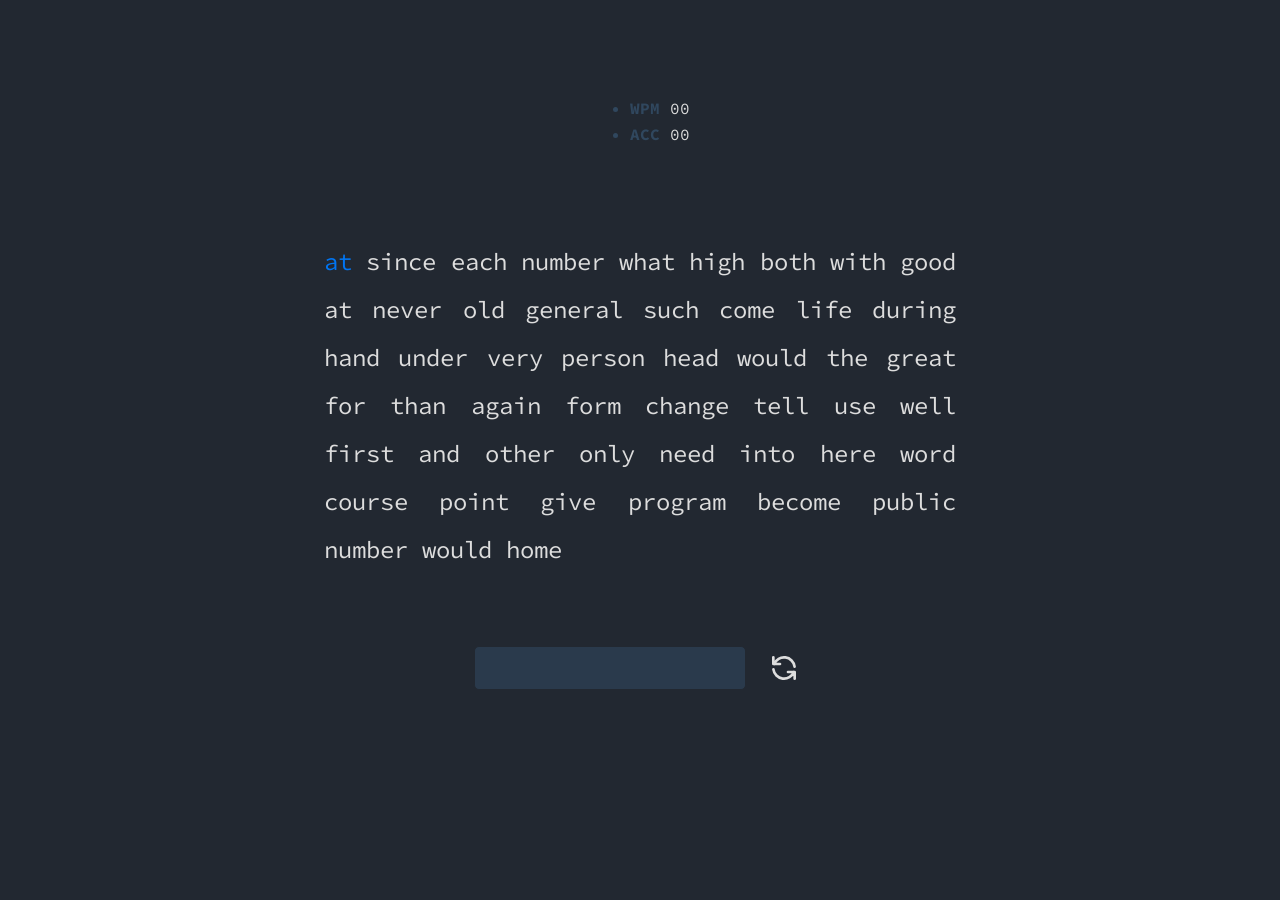
==== index.html @ 311bc34c "initial commit" ====
<!DOCTYPE html>
<html lang="en">
	<head>
		<meta charset="UTF-8" />
		<meta name="viewport" content="width=device-width, initial-scale=1.0" />
		<link rel="stylesheet" href="style.css" />
		<link
			rel="icon"
			type="image/png"
			sizes="32x32"
			href="img/favicon-32x32.png"
		/>
		<link
			rel="stylesheet"
			href="https://cdnjs.cloudflare.com/ajax/libs/animate.css/4.1.1/animate.min.css"
		/>
		<script src="script.js" defer></script>
		<title>Typerist</title>
	</head>
	<body class="">
		<div class="wrapper">
			<!-- CONTENT WRAPPER -->
			<div class="stats-wrapper">
				<div class="wpm-acc text-correct animate__animated">
					<ul>
						<li class="wpm  ">
							WPM <span class="wpm-text text-main ">00</span>
						</li>
						<li class="acc">
							ACC <span class="acc-text text-main">00</span>
						</li>
					</ul>
				</div>
			</div>
			<div class="quote-wrapper">
				<p class="quote" id="quote"></p>
			</div>
			<div class="input-wrapper">
				<!-- <input class="word-input" id="word-input" autocomplete="off" /> -->
				<span class="input-group">
					<input
						class="word-input"
						id="word-input"
						autocomplete="off"
						placeholder=""
					/>
					<!-- <span class="highlight"></span>
					<span class="bar"></span> -->
				</span>
				<button class="restart-button" id="restart">
					<span class="restart-button-content">
						<svg
							class="restart-icon"
							fill="none"
							stroke="currentColor"
							viewBox="0 0 24 24"
							xmlns="http://www.w3.org/2000/svg"
						>
							<path
								stroke-linecap="round"
								stroke-linejoin="round"
								stroke-width="2"
								d="M4 4v5h.582m15.356 2A8.001 8.001 0 004.582 9m0 0H9m11 11v-5h-.581m0 0a8.003 8.003 0 01-15.357-2m15.357 2H15"
							></path>
						</svg>
						<!-- <span>Refresh</span> -->
					</span>
				</button>
			</div>
		</div>
	</body>
</html>
---- style.css ----
@import url('https://fonts.googleapis.com/css2?family=Source+Code+Pro:wght@400;500;600;700&display=swap');

@import url("https://meyerweb.com/eric/tools/css/reset/reset.css");

/* define color theme */
:root {
	--theme-bg-color: #222831;
	--theme-text-color: #dddddd;
	--theme-text-correct: #30475e;
	--theme-text-wrong: #f05454;
	--theme-text-next: #0075f2;
}

body {
	background-color: var(--theme-bg-color);
	color: var(--theme-text-color);
	font-family: "Source Code Pro";
	font-size: 16px;
}

.text-main {
    color: var(--theme-text-color); 
}

.text-correct {
	color: var(--theme-text-correct);
}

.text-wrong {
	color: var(--theme-text-wrong);
}

.text-next {
	color: var(--theme-text-next);
}

.wrapper {
	margin: 0 auto;
	width: 50%;
	height: 75vh;
	display: flex;
	flex-direction: column;
	justify-content: center;
	align-items: center;
}

.wrapper div {
	margin-top: 3rem;
}

.input-wrapper {
	width: 100%;
	display: flex;
	justify-content: center;
}

.restart-button {
	display: inline-block;
	margin-left: 1rem;
	background: transparent;
	border: none;
    color: var(--theme-text-color);
    transition: all 500ms cubic-bezier(0.075, 0.82, 0.165, 1);
}

.restart-button:hover .restart-icon {
    /* color:  */
    color: #0075f2;
}

.restart-button:hover {
    transform: rotate(20deg);
}

.restart-button:active {
	outline: none;
    border: none;
    transform: rotate(360deg);
}

.restart-button:focus {
	outline: none;
    border: none;
}

.restart-button-content {
	display: flex;
	align-items: center;
}

.restart-icon {
	width: 2rem;
	height: 2rem;
    transition: all 250ms cubic-bezier(0.075, 0.82, 0.165, 1);
}

.quote {
	font-size: 1.5rem;
	line-height: 2;
	text-align: justify;
}

.quote span {
	transition: color 50ms ease-out;
}

.input-group {
	position: relative;
}

.word-input {
	outline: none;
	padding: 10px 15px;
	font-size: 1.2rem;
	background-color: var(--theme-text-correct);
	border: 0;
	color: var(--theme-text-color);
	transition: all 250ms ease-out;
	border: 1px var(--theme-bg-color) solid;
	border-radius: 0.3rem;
}

.word-input:focus {
	background-color: #30475e99;
	/* border: 1.5px var(--theme-text-color) solid; */
}

.error {
    background-color: #f0545499;
}

.error:focus {
    background-color: #f0545499;
}

.quote-wrapper {

}

/* BOTTOM BARS ================================= */
/* .bar {
	position: relative;
	display: block;
	width: 300px;
}
.bar:before,
.bar:after {
	content: "";
	height: 2px;
	width: 0;
	position: absolute;
	background: #eee;
	transition: 0.2s ease all;
	-moz-transition: 0.2s ease all;
	-webkit-transition: 0.2s ease all;
}
.bar:before {
	left: 53%;
}
.bar:after {
	right: 45.5%;
} */

/* active state
/* .word-input:focus ~ .bar:before,
.word-input:focus ~ .bar:after {
	width: 54%;
} */



/* active state */
/* .word-input:focus ~ .highlight {
	-webkit-animation: inputHighlighter 0.3s ease;
	-moz-animation: inputHighlighter 0.3s ease;
	animation: inputHighlighter 0.3s ease;
}

/* ANIMATIONS ================ */
/* @-webkit-keyframes inputHighlighter {
	from {
		background: #eee;
	}
	to {
		width: 0;
		background: transparent;
	}
}
@-moz-keyframes inputHighlighter {
	from {
		background: #eee;
	}
	to {
		width: 0;
		background: transparent;
	}
}
@keyframes inputHighlighter {
	from {
		background: #eee;
	}
	to {
		width: 0;
		background: transparent;
	}
} */

.wpm-acc ul li:last-child {
    line-height: 2;
}

.wpm-acc ul li {
    font-weight: bold;
}

.wpm-acc ul li span {
    font-weight: normal;
}
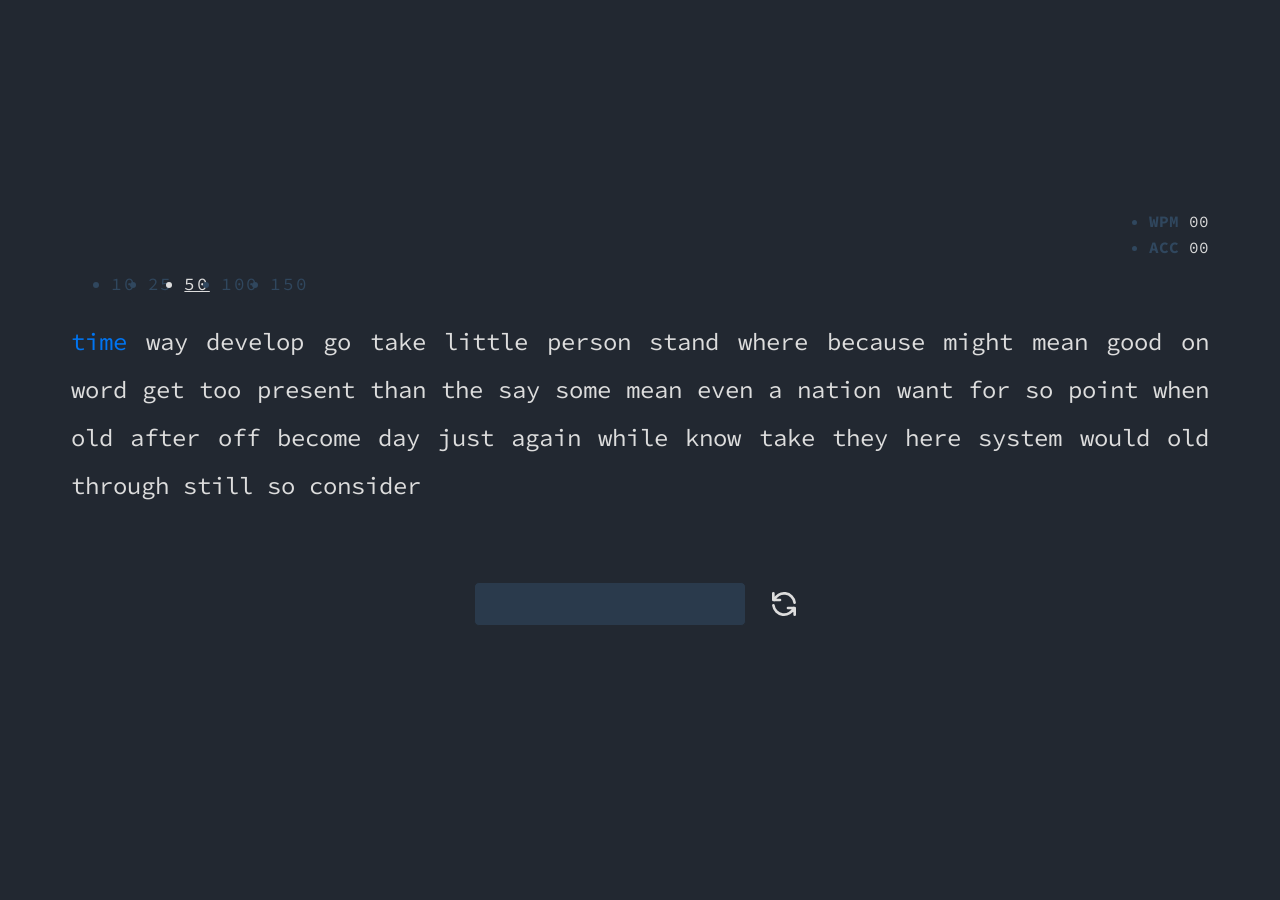
==== commit 08e76fcf: "move css and js files to respective folders" ====
--- a/index.html
+++ b/index.html
@@ -3,7 +3,7 @@
 	<head>
 		<meta charset="UTF-8" />
 		<meta name="viewport" content="width=device-width, initial-scale=1.0" />
-		<link rel="stylesheet" href="style.css" />
+		<link rel="stylesheet" href="css/style.css" class="" />
 		<link
 			rel="icon"
 			type="image/png"
@@ -14,24 +14,31 @@
 			rel="stylesheet"
 			href="https://cdnjs.cloudflare.com/ajax/libs/animate.css/4.1.1/animate.min.css"
 		/>
-		<script src="script.js" defer></script>
+		<script src="js/script.js" defer></script>
 		<title>Typerist</title>
 	</head>
 	<body class="">
 		<div class="wrapper">
 			<!-- CONTENT WRAPPER -->
+
 			<div class="stats-wrapper">
+				<div class="max-word-wrapper">
+					<ul class="max-word-list text-correct">
+                        
+                    </ul>
+				</div>
+
 				<div class="wpm-acc text-correct animate__animated">
 					<ul>
-						<li class="wpm  ">
-							WPM <span class="wpm-text text-main ">00</span>
+						<li class="wpm">
+							WPM <span class="wpm-text text-main">00</span>
 						</li>
 						<li class="acc">
 							ACC <span class="acc-text text-main">00</span>
 						</li>
 					</ul>
 				</div>
-			</div>
+            </div>
 			<div class="quote-wrapper">
 				<p class="quote" id="quote"></p>
 			</div>
--- a/css/style.css
+++ b/css/style.css
@@ -0,0 +1,305 @@
+@import url("https://fonts.googleapis.com/css2?family=Source+Code+Pro:wght@400;500;600;700&display=swap");
+
+@import url("https://meyerweb.com/eric/tools/css/reset/reset.css");
+
+/* define color theme */
+:root {
+	--theme-bg-color: #222831;
+	--theme-text-color: #dddddd;
+	--theme-text-correct: #30475e;
+	--theme-text-wrong: #f05454;
+	--theme-text-next: #0075f2;
+}
+
+body {
+	background-color: var(--theme-bg-color);
+	color: var(--theme-text-color);
+	font-family: "Source Code Pro";
+	font-size: 16px;
+}
+
+.text-main {
+	color: var(--theme-text-color);
+}
+
+.text-correct {
+	color: var(--theme-text-correct);
+}
+
+.text-wrong {
+	color: var(--theme-text-wrong);
+}
+
+.text-next {
+	color: var(--theme-text-next);
+}
+
+.wrapper {
+	margin: 0 auto;
+	display: flex;
+	flex-direction: column;
+	justify-content: center;
+	align-items: center;
+}
+
+.wrapper div {
+	margin-top: 3rem;
+}
+
+.input-wrapper {
+	width: 100%;
+	display: flex;
+	justify-content: center;
+}
+
+.restart-button {
+	display: inline-block;
+	margin-left: 1rem;
+	background: transparent;
+	border: none;
+	color: var(--theme-text-color);
+	transition: all 500ms cubic-bezier(0.075, 0.82, 0.165, 1);
+}
+
+.restart-button:hover .restart-icon {
+	/* color:  */
+	color: #0075f2;
+}
+
+.restart-button:hover {
+	transform: rotate(-20deg);
+}
+
+.restart-button:active {
+	outline: none;
+	border: none;
+	transform: rotate(360deg);
+}
+
+.restart-button:focus {
+	outline: none;
+	border: none;
+}
+
+.restart-button-content {
+	display: flex;
+	align-items: center;
+}
+
+.restart-icon {
+	width: 2rem;
+	height: 2rem;
+	transition: all 250ms cubic-bezier(0.075, 0.82, 0.165, 1);
+}
+
+.quote {
+	font-size: 1.5rem;
+	line-height: 2;
+	text-align: justify;
+}
+
+.quote span {
+	transition: color 50ms ease-out;
+}
+
+.input-group {
+	position: relative;
+}
+
+.word-input {
+	outline: none;
+	padding: 10px 15px;
+	font-size: 1.2rem;
+	background-color: var(--theme-text-correct);
+	border: 0;
+	color: var(--theme-text-color);
+	transition: all 250ms ease-out;
+	border: 1px var(--theme-bg-color) solid;
+	border-radius: 0.3rem;
+}
+
+.word-input:focus {
+	background-color: #30475e99;
+	/* border: 1.5px var(--theme-text-color) solid; */
+}
+
+.error {
+	background-color: #f0545499;
+}
+
+.error:focus {
+	background-color: #f0545499;
+}
+
+.quote-wrapper {
+}
+
+/* BOTTOM BARS ================================= */
+/* .bar {
+	position: relative;
+	display: block;
+	width: 300px;
+}
+.bar:before,
+.bar:after {
+	content: "";
+	height: 2px;
+	width: 0;
+	position: absolute;
+	background: #eee;
+	transition: 0.2s ease all;
+	-moz-transition: 0.2s ease all;
+	-webkit-transition: 0.2s ease all;
+}
+.bar:before {
+	left: 53%;
+}
+.bar:after {
+	right: 45.5%;
+} */
+
+/* active state
+/* .word-input:focus ~ .bar:before,
+.word-input:focus ~ .bar:after {
+	width: 54%;
+} */
+
+/* active state */
+/* .word-input:focus ~ .highlight {
+	-webkit-animation: inputHighlighter 0.3s ease;
+	-moz-animation: inputHighlighter 0.3s ease;
+	animation: inputHighlighter 0.3s ease;
+}
+
+/* ANIMATIONS ================ */
+/* @-webkit-keyframes inputHighlighter {
+	from {
+		background: #eee;
+	}
+	to {
+		width: 0;
+		background: transparent;
+	}
+}
+@-moz-keyframes inputHighlighter {
+	from {
+		background: #eee;
+	}
+	to {
+		width: 0;
+		background: transparent;
+	}
+}
+@keyframes inputHighlighter {
+	from {
+		background: #eee;
+	}
+	to {
+		width: 0;
+		background: transparent;
+	}
+} */
+
+.wpm-acc ul li:last-child {
+	line-height: 2;
+}
+
+.wpm-acc ul li {
+	font-weight: bold;
+}
+
+.wpm-acc ul li span {
+	font-weight: normal;
+}
+
+.stats-wrapper {
+    display: flex;
+    justify-content: space-between;
+    position: relative;
+    top: 5%;
+    width: 100%;
+}
+
+.quote-wrapper {
+    
+}
+
+.max-word-list {
+   display: flex;
+   align-items: flex-end;
+   height: 100%;
+}
+
+.max-word-list li {
+    font-size: 1.1rem;
+    letter-spacing: 1.7px;
+    transition: color 250ms cubic-bezier(0.165, 0.84, 0.44, 1);
+}
+
+.max-word-list li:hover {
+    color: var(--theme-text-color);
+    text-decoration: underline;
+}
+
+.max-word-list .current-max {
+    color: var(--theme-text-color);
+    text-decoration: underline;
+}
+
+.max-word-list li:not(:first-child) {
+    margin-left: 0.7rem;
+}
+
+
+/* Breakpoints */
+
+@media (min-width: 320px) {
+	/* smartphones, portrait iPhone, portrait 480x320 phones (Android) */
+	.wrapper {
+		width: 90%;
+		height: 100vh;
+		padding: 0 2rem;
+	}
+}
+@media (min-width: 480px) {
+	/* smartphones, Android phones, landscape iPhone */
+	.wrapper {
+		width: 100%;
+		height: 100vh;
+        padding: 0 2rem;
+    }
+    
+    .quote {
+        font-size: 1.2rem;
+    }
+}
+@media (min-width: 600px) {
+	/* portrait tablets, portrait iPad, e-readers (Nook/Kindle), landscape 800x480 phones (Android) */
+	.wrapper {
+		width: 100%;
+		height: 100vh;
+        padding: 0 2rem;
+    }
+
+   
+}
+@media (min-width: 801px) {
+	/* tablet, landscape iPad, lo-res laptops ands desktops */
+	.wrapper {
+		width: 90%;
+        height: 75vh;
+    }
+    
+    .quote {
+        font-size: 1.5rem;
+    }
+}
+
+@media (min-width: 1281px) {
+	/* hi-res laptops and desktops */
+	.wrapper {
+		width: 50%;
+		height: 75vh;
+    }
+    
+}
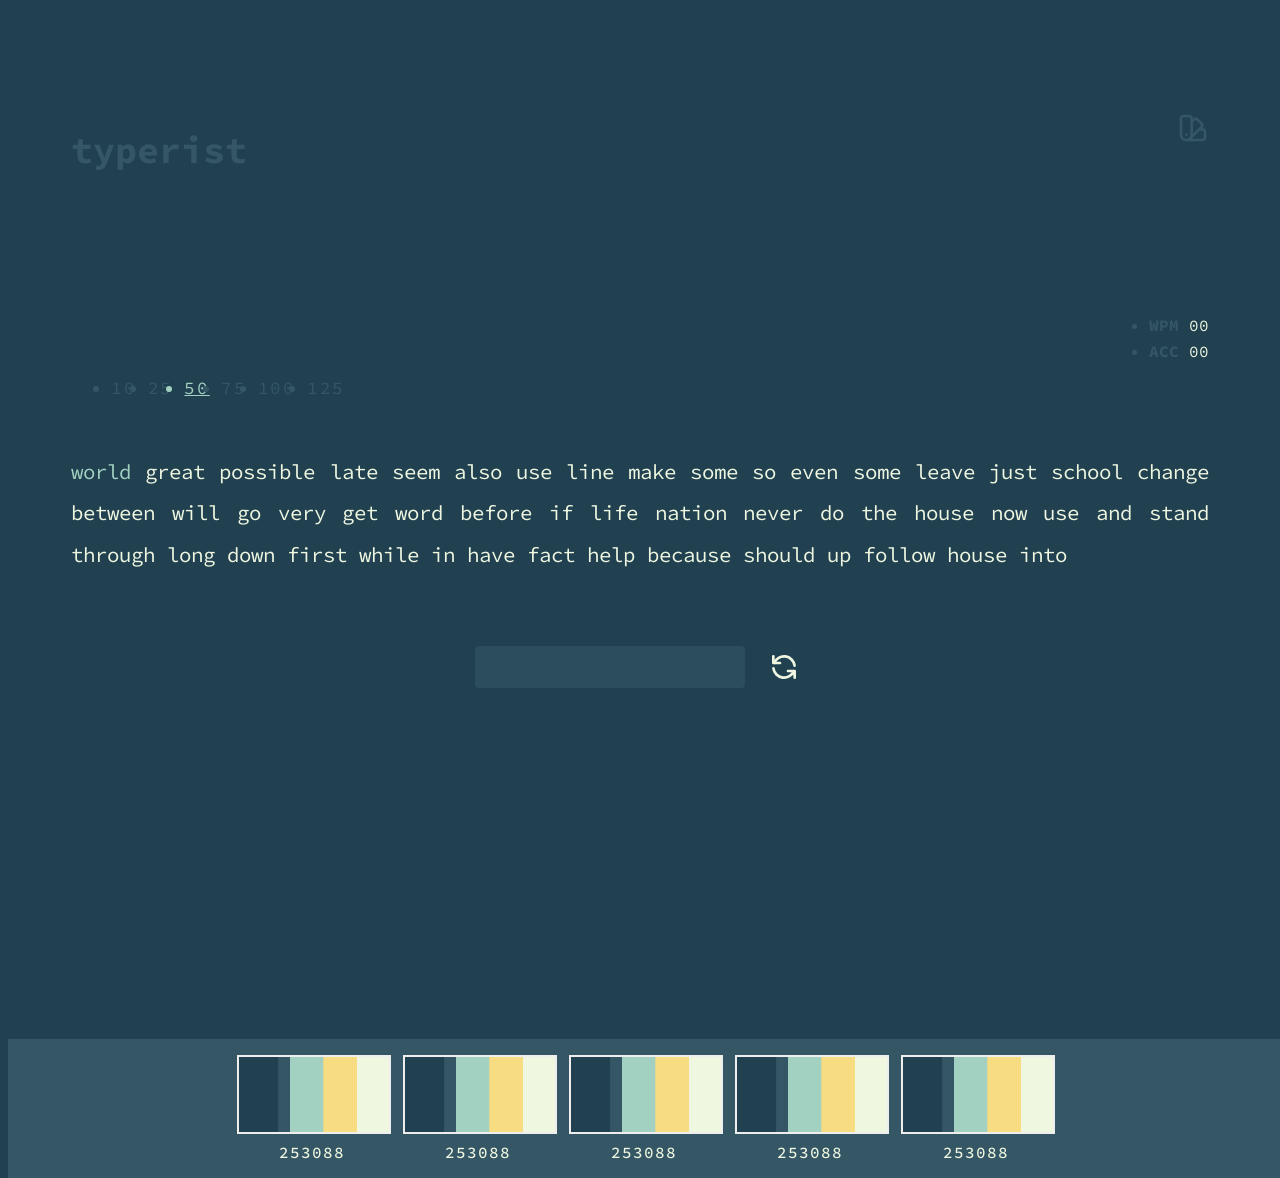
==== commit 37b4f5f7: "added themes" ====
--- a/index.html
+++ b/index.html
@@ -4,6 +4,11 @@
 		<meta charset="UTF-8" />
 		<meta name="viewport" content="width=device-width, initial-scale=1.0" />
 		<link rel="stylesheet" href="css/style.css" class="" />
+		<link
+			rel="stylesheet"
+			href="themes/253088/253088.css"
+			class="theme-css"
+		/>
 		<link
 			rel="icon"
 			type="image/png"
@@ -14,18 +19,39 @@
 			rel="stylesheet"
 			href="https://cdnjs.cloudflare.com/ajax/libs/animate.css/4.1.1/animate.min.css"
 		/>
-		<script src="js/script.js" defer></script>
+		<script src="js/main.js" defer></script>
 		<title>Typerist</title>
 	</head>
 	<body class="">
 		<div class="wrapper">
 			<!-- CONTENT WRAPPER -->
-
+			<nav class="nav">
+				<div class="title-wrapper">
+					<h1 class="title"><a href="/">Typerist</a></h1>
+				</div>
+				<div class="theme-wrapper">
+					<p href="#" class="theme-btn">
+						<span>Themes</span
+						><svg
+							class="theme-icon"
+							fill="none"
+							stroke="currentColor"
+							viewBox="0 0 24 24"
+                            xmlns="http://www.w3.org/2000/svg"
+						>
+							<path
+								stroke-linecap="round"
+								stroke-linejoin="round"
+								stroke-width="2"
+								d="M7 21a4 4 0 01-4-4V5a2 2 0 012-2h4a2 2 0 012 2v12a4 4 0 01-4 4zm0 0h12a2 2 0 002-2v-4a2 2 0 00-2-2h-2.343M11 7.343l1.657-1.657a2 2 0 012.828 0l2.829 2.829a2 2 0 010 2.828l-8.486 8.485M7 17h.01"
+							></path>
+						</svg>
+					</p>
+				</div>
+			</nav>
 			<div class="stats-wrapper">
 				<div class="max-word-wrapper">
-					<ul class="max-word-list text-correct">
-                        
-                    </ul>
+					<ul class="max-word-list text-correct"></ul>
 				</div>
 
 				<div class="wpm-acc text-correct animate__animated">
@@ -38,7 +64,7 @@
 						</li>
 					</ul>
 				</div>
-            </div>
+			</div>
 			<div class="quote-wrapper">
 				<p class="quote" id="quote"></p>
 			</div>
@@ -49,7 +75,6 @@
 						class="word-input"
 						id="word-input"
 						autocomplete="off"
-						placeholder=""
 					/>
 					<!-- <span class="highlight"></span>
 					<span class="bar"></span> -->
@@ -75,5 +100,44 @@
 				</button>
 			</div>
 		</div>
+
+		<div class="close">
+			<svg
+				class="close-icon"
+				fill="none"
+				stroke="currentColor"
+				viewBox="0 0 24 24"
+				xmlns="http://www.w3.org/2000/svg"
+			>
+				<path
+					stroke-linecap="round"
+					stroke-linejoin="round"
+					stroke-width="2"
+					d="M6 18L18 6M6 6l12 12"
+				></path>
+			</svg>
+		</div>
+		<div class="theme-select">
+			<div class="img-wrapper">
+				<img src="/themes/253088/253088-pallete.png" alt="" />
+				<span>253088</span>
+			</div>
+			<div class="img-wrapper">
+				<img src="/themes/253088/253088-pallete.png" alt="" />
+				<span>253088</span>
+			</div>
+			<div class="img-wrapper">
+				<img src="/themes/253088/253088-pallete.png" alt="" />
+				<span>253088</span>
+			</div>
+			<div class="img-wrapper">
+				<img src="/themes/253088/253088-pallete.png" alt="" />
+				<span>253088</span>
+			</div>
+			<div class="img-wrapper">
+				<img src="/themes/253088/253088-pallete.png" alt="" />
+				<span>253088</span>
+			</div>
+		</div>
 	</body>
 </html>
--- a/css/style.css
+++ b/css/style.css
@@ -3,35 +3,66 @@
 @import url("https://meyerweb.com/eric/tools/css/reset/reset.css");
 
 /* define color theme */
-:root {
-	--theme-bg-color: #222831;
-	--theme-text-color: #dddddd;
-	--theme-text-correct: #30475e;
-	--theme-text-wrong: #f05454;
-	--theme-text-next: #0075f2;
-}
 
 body {
-	background-color: var(--theme-bg-color);
-	color: var(--theme-text-color);
 	font-family: "Source Code Pro";
 	font-size: 16px;
-}
-
-.text-main {
-	color: var(--theme-text-color);
-}
-
-.text-correct {
-	color: var(--theme-text-correct);
-}
-
-.text-wrong {
-	color: var(--theme-text-wrong);
-}
-
-.text-next {
-	color: var(--theme-text-next);
+	height: 100vh;
+	position: relative;
+	overflow: hidden;
+}
+
+a {
+	text-decoration: none;
+}
+
+.nav {
+	padding: 2.5rem 3rem 0 3rem;
+	width: 100%;
+	display: flex;
+	justify-content: space-between;
+}
+
+.nav div {
+	display: inline-block;
+}
+
+.title {
+	font-size: 2.3rem;
+	text-transform: lowercase;
+	text-align: center;
+}
+
+.title a {
+	transition: all 250ms cubic-bezier(0.215, 0.61, 0.355, 1);
+	text-decoration: none;
+}
+
+.theme-icon {
+	width: 2rem;
+	height: 2rem;
+	transition: all 250ms cubic-bezier(0.23, 1, 0.32, 1);
+}
+
+.theme-wrapper p {
+	display: flex;
+	align-items: center;
+	cursor: pointer;
+}
+
+.theme-wrapper p span {
+	font-weight: 700;
+	margin-right: 0.7rem;
+	opacity: 0;
+	letter-spacing: 1.1px;
+	text-transform: lowercase;
+	transition: all 250ms cubic-bezier(0.23, 1, 0.32, 1);
+	transform: translateX(5%);
+}
+
+.theme-wrapper p:hover span {
+	opacity: 1;
+	transform: translateX(0);
 }
 
 .wrapper {
@@ -57,13 +88,78 @@
 	margin-left: 1rem;
 	background: transparent;
 	border: none;
-	color: var(--theme-text-color);
 	transition: all 500ms cubic-bezier(0.075, 0.82, 0.165, 1);
-}
-
-.restart-button:hover .restart-icon {
-	/* color:  */
-	color: #0075f2;
+	cursor: pointer;
+}
+
+.theme-select {
+	position: absolute;
+	bottom: -30%;
+	padding: 1rem;
+	width: 100%;
+	white-space: nowrap;
+    overflow: auto;
+    display: flex;
+    justify-content: center;
+    transition: all 600ms cubic-bezier(0.33, 1, 0.68, 1);
+}
+
+.theme-select-open {
+    bottom: 0;
+}
+
+.theme-select .img-wrapper span {
+	display: block;
+	text-align: center;
+	padding-top: 0.5rem;
+	text-transform: uppercase;
+	font-weight: 500;
+	letter-spacing: 1.1px;
+}
+
+.theme-select .img-wrapper img {
+	border: 2px solid #eee;
+    display: block;
+    width: 100%;
+	height: auto;
+	margin-left: auto;
+	margin-right: auto;
+}
+
+.theme-select .img-wrapper {
+    margin: 0 0.5rem;
+    display: inline-block;
+    width: 150px;
+}
+
+.close-icon {
+    width: 2rem;
+    display: inline-block;
+}
+
+.close {
+    display: inline-block;
+    position: absolute;
+    bottom: 17%;
+    border-radius: 999px;
+    background-color: var(--theme-text-correct);
+    margin: 0;
+    padding: 5px 5px 3px 5px;
+    transition: all 600ms cubic-bezier(0.33, 1, 0.68, 1);
+    left: -5%;
+    transform: rotate(120deg);
+}
+
+.close-open {
+    left: 2%;
+    transform: rotate(0deg);
+}
+
+.theme-select .img-wrapper:last-child {
+	margin-right: 2rem;
+}
+
+.theme-select .img-wrapper:first-child {
 }
 
 .restart-button:hover {
@@ -93,7 +189,7 @@
 }
 
 .quote {
-	font-size: 1.5rem;
+	font-size: 1.3rem;
 	line-height: 2;
 	text-align: justify;
 }
@@ -110,95 +206,10 @@
 	outline: none;
 	padding: 10px 15px;
 	font-size: 1.2rem;
-	background-color: var(--theme-text-correct);
 	border: 0;
-	color: var(--theme-text-color);
 	transition: all 250ms ease-out;
-	border: 1px var(--theme-bg-color) solid;
 	border-radius: 0.3rem;
 }
-
-.word-input:focus {
-	background-color: #30475e99;
-	/* border: 1.5px var(--theme-text-color) solid; */
-}
-
-.error {
-	background-color: #f0545499;
-}
-
-.error:focus {
-	background-color: #f0545499;
-}
-
-.quote-wrapper {
-}
-
-/* BOTTOM BARS ================================= */
-/* .bar {
-	position: relative;
-	display: block;
-	width: 300px;
-}
-.bar:before,
-.bar:after {
-	content: "";
-	height: 2px;
-	width: 0;
-	position: absolute;
-	background: #eee;
-	transition: 0.2s ease all;
-	-moz-transition: 0.2s ease all;
-	-webkit-transition: 0.2s ease all;
-}
-.bar:before {
-	left: 53%;
-}
-.bar:after {
-	right: 45.5%;
-} */
-
-/* active state
-/* .word-input:focus ~ .bar:before,
-.word-input:focus ~ .bar:after {
-	width: 54%;
-} */
-
-/* active state */
-/* .word-input:focus ~ .highlight {
-	-webkit-animation: inputHighlighter 0.3s ease;
-	-moz-animation: inputHighlighter 0.3s ease;
-	animation: inputHighlighter 0.3s ease;
-}
-
-/* ANIMATIONS ================ */
-/* @-webkit-keyframes inputHighlighter {
-	from {
-		background: #eee;
-	}
-	to {
-		width: 0;
-		background: transparent;
-	}
-}
-@-moz-keyframes inputHighlighter {
-	from {
-		background: #eee;
-	}
-	to {
-		width: 0;
-		background: transparent;
-	}
-}
-@keyframes inputHighlighter {
-	from {
-		background: #eee;
-	}
-	to {
-		width: 0;
-		background: transparent;
-	}
-} */
 
 .wpm-acc ul li:last-child {
 	line-height: 2;
@@ -213,43 +224,36 @@
 }
 
 .stats-wrapper {
-    display: flex;
-    justify-content: space-between;
-    position: relative;
-    top: 5%;
-    width: 100%;
-}
-
-.quote-wrapper {
-    
+	display: flex;
+	justify-content: space-between;
+	position: relative;
+	top: 5%;
+	width: 100%;
 }
 
 .max-word-list {
-   display: flex;
-   align-items: flex-end;
-   height: 100%;
+	display: flex;
+	align-items: flex-end;
+	height: 100%;
 }
 
 .max-word-list li {
-    font-size: 1.1rem;
-    letter-spacing: 1.7px;
-    transition: color 250ms cubic-bezier(0.165, 0.84, 0.44, 1);
+	font-size: 1.1rem;
+	letter-spacing: 1.7px;
+	transition: color 250ms cubic-bezier(0.165, 0.84, 0.44, 1);
 }
 
 .max-word-list li:hover {
-    color: var(--theme-text-color);
-    text-decoration: underline;
+	text-decoration: underline;
 }
 
 .max-word-list .current-max {
-    color: var(--theme-text-color);
-    text-decoration: underline;
+	text-decoration: underline;
 }
 
 .max-word-list li:not(:first-child) {
-    margin-left: 0.7rem;
-}
-
+	margin-left: 0.7rem;
+}
 
 /* Breakpoints */
 
@@ -257,7 +261,6 @@
 	/* smartphones, portrait iPhone, portrait 480x320 phones (Android) */
 	.wrapper {
 		width: 90%;
-		height: 100vh;
 		padding: 0 2rem;
 	}
 }
@@ -265,41 +268,69 @@
 	/* smartphones, Android phones, landscape iPhone */
 	.wrapper {
 		width: 100%;
-		height: 100vh;
-        padding: 0 2rem;
-    }
-    
-    .quote {
-        font-size: 1.2rem;
-    }
+		padding: 0 2rem;
+	}
+
+	.quote {
+		font-size: 1.2rem;
+	}
 }
 @media (min-width: 600px) {
 	/* portrait tablets, portrait iPad, e-readers (Nook/Kindle), landscape 800x480 phones (Android) */
 	.wrapper {
 		width: 100%;
-		height: 100vh;
-        padding: 0 2rem;
-    }
-
-   
+		padding: 0 2rem;
+	}
 }
 @media (min-width: 801px) {
 	/* tablet, landscape iPad, lo-res laptops ands desktops */
 	.wrapper {
 		width: 90%;
-        height: 75vh;
-    }
-    
-    .quote {
-        font-size: 1.5rem;
-    }
+	}
+
+	.quote {
+		font-size: 1.3rem;
+	}
 }
 
 @media (min-width: 1281px) {
 	/* hi-res laptops and desktops */
 	.wrapper {
 		width: 50%;
-		height: 75vh;
-    }
-    
-}
+	}
+}
+
+/* body::-webkit-scrollbar {
+}
+
+::-webkit-scrollbar-track {
+	background: #f1f1f1;
+}
+
+::-webkit-scrollbar-thumb {
+    background: #888;
+}
+
+::-webkit-scrollbar-thumb:hover {
+	background: #555;
+}
+ */
+
+ 
+::-webkit-scrollbar {
+    width: 1px;
+}
+
+::-webkit-scrollbar-track {
+    background: var(--theme-text-correct);
+}
+
+::-webkit-scrollbar-thumb {
+    background: var(--theme-text-color);
+    border-radius: 3px;
+    transition: background 250ms cubic-bezier(0.175, 0.885, 0.32, 1.275);
+}
+
+::-webkit-scrollbar-thumb:hover {
+	background: var(--theme-text-color);
+}
--- a/themes/253088/253088.css
+++ b/themes/253088/253088.css
@@ -0,0 +1,96 @@
+:root {
+	--theme-bg-color: #214151;
+	--theme-text-color: #eff7e1;
+	--theme-text-correct: #355765;
+	--theme-text-wrong: #f8dc81;
+	--theme-text-next: #a2d0c1;
+	--theme-text-wrong-opacity-60: rgba(248, 220, 129, 0.6);
+	--theme-text-correct-opacity-60: rgba(53, 87, 101, 0.6);
+}
+
+body {
+	background-color: var(--theme-bg-color);
+	color: var(--theme-text-color);
+}
+
+.title a {
+	color: var(--theme-text-correct);
+}
+
+.title a:hover {
+    color: var(--theme-text-next);
+}
+
+.nav div {
+    display: inline-block;
+}
+
+.text-main {
+	color: var(--theme-text-color);
+}
+
+.text-correct {
+	color: var(--theme-text-correct);
+}
+
+.text-wrong {
+	color: var(--theme-text-wrong);
+}
+
+.text-next {
+	color: var(--theme-text-next);
+}
+
+.restart-button {
+	color: var(--theme-text-color);
+}
+
+.restart-button:hover .restart-icon {
+	/* color:  */
+	color: var(--theme-text-next);
+}
+
+.word-input {
+	background-color: var(--theme-text-correct);
+	color: var(--theme-text-color);
+	border: 1px var(--theme-bg-color) solid;
+}
+
+.theme-icon {
+    color: var(--theme-text-correct);
+}
+
+.theme-wrapper p span {
+    color: var(--theme-text-correct);
+}
+
+.theme-wrapper p:hover span,
+.theme-wrapper p:hover .theme-icon
+{
+    color: var(--theme-text-next);
+}
+
+.word-input:focus {
+	background-color: var(--theme-text-correct-opacity-60);
+	/* border: 1.5px var(--theme-text-color) solid; */
+}
+
+.error {
+	background-color: var(--theme-text-wrong-opacity-60);
+}
+
+.error:focus {
+	background-color: var(--theme-text-wrong-opacity-60);
+}
+
+.max-word-list li:hover {
+	color: var(--theme-text-next);
+}
+
+.max-word-list .current-max {
+	color: var(--theme-text-next);
+}
+
+.theme-select {
+    background-color: var(--theme-text-correct);
+}
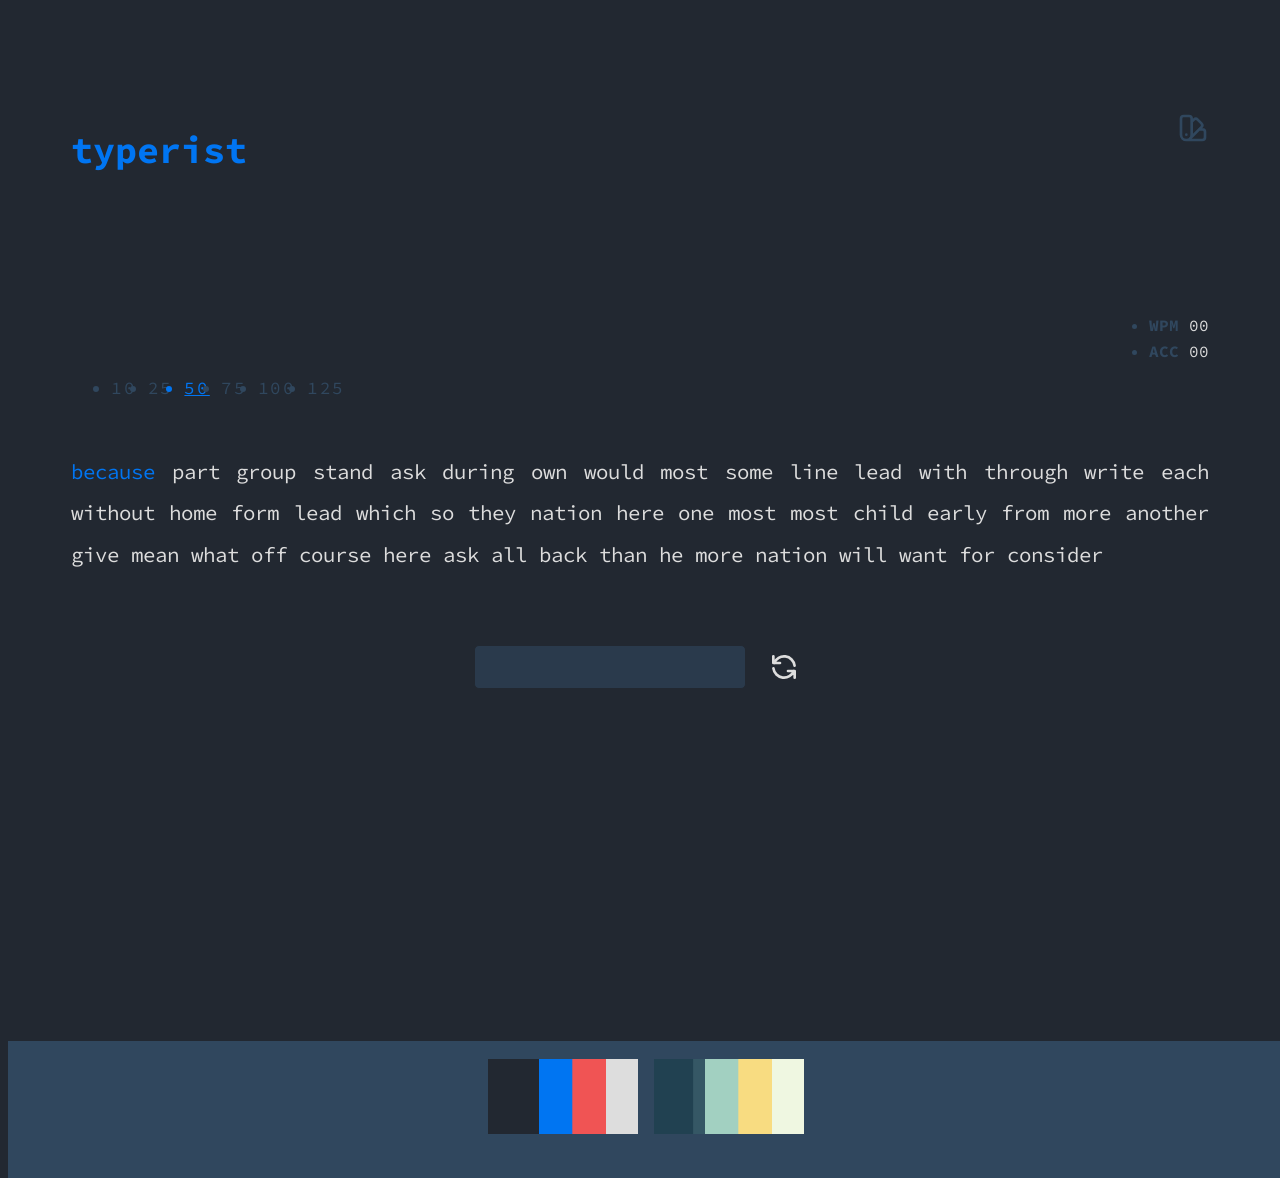
==== commit 6e07dc41: "added hover effects" ====
--- a/index.html
+++ b/index.html
@@ -6,7 +6,7 @@
 		<link rel="stylesheet" href="css/style.css" class="" />
 		<link
 			rel="stylesheet"
-			href="themes/253088/253088.css"
+			href="themes/default/default.css"
 			class="theme-css"
 		/>
 		<link
@@ -115,29 +115,9 @@
 					stroke-width="2"
 					d="M6 18L18 6M6 6l12 12"
 				></path>
-			</svg>
+            </svg>
 		</div>
 		<div class="theme-select">
-			<div class="img-wrapper">
-				<img src="/themes/253088/253088-pallete.png" alt="" />
-				<span>253088</span>
-			</div>
-			<div class="img-wrapper">
-				<img src="/themes/253088/253088-pallete.png" alt="" />
-				<span>253088</span>
-			</div>
-			<div class="img-wrapper">
-				<img src="/themes/253088/253088-pallete.png" alt="" />
-				<span>253088</span>
-			</div>
-			<div class="img-wrapper">
-				<img src="/themes/253088/253088-pallete.png" alt="" />
-				<span>253088</span>
-			</div>
-			<div class="img-wrapper">
-				<img src="/themes/253088/253088-pallete.png" alt="" />
-				<span>253088</span>
-			</div>
 		</div>
 	</body>
 </html>
--- a/css/style.css
+++ b/css/style.css
@@ -7,9 +7,9 @@
 body {
 	font-family: "Source Code Pro";
 	font-size: 16px;
-	height: 100vh;
+	min-height: 100vh;
 	position: relative;
-	overflow: hidden;
+	overflow-x: hidden;
 }
 
 a {
@@ -98,61 +98,77 @@
 	padding: 1rem;
 	width: 100%;
 	white-space: nowrap;
-    overflow: auto;
-    display: flex;
-    justify-content: center;
-    transition: all 600ms cubic-bezier(0.33, 1, 0.68, 1);
+	overflow: auto;
+	display: flex;
+	justify-content: center;
+	transition: all 600ms cubic-bezier(0.33, 1, 0.68, 1);
+	font-family: "Segoe UI", Tahoma, Geneva, Verdana, sans-serif;
 }
 
 .theme-select-open {
-    bottom: 0;
+	bottom: 0;
 }
 
 .theme-select .img-wrapper span {
 	display: block;
 	text-align: center;
 	padding-top: 0.5rem;
-	text-transform: uppercase;
+	text-transform: capitalize;
 	font-weight: 500;
 	letter-spacing: 1.1px;
+	opacity: 0;
+	transform: translateY(-5%);
+	transition: all 250ms ease-in-out;
 }
 
 .theme-select .img-wrapper img {
-	border: 2px solid #eee;
-    display: block;
-    width: 100%;
+	border: 2px solid transparent;
+	display: block;
+	width: 100%;
 	height: auto;
 	margin-left: auto;
 	margin-right: auto;
+	transition: border 250ms ease-in-out;
+}
+
+.theme-select .img-wrapper:hover span {
+	opacity: 1;
+	transform: translateY(0);
 }
 
 .theme-select .img-wrapper {
-    margin: 0 0.5rem;
-    display: inline-block;
-    width: 150px;
+	margin: 0 0.5rem;
+	display: inline-block;
+	width: 150px;
 }
 
 .close-icon {
-    width: 2rem;
-    display: inline-block;
+	width: 2rem;
+	display: inline-block;
 }
 
 .close {
-    display: inline-block;
-    position: absolute;
-    bottom: 17%;
-    border-radius: 999px;
-    background-color: var(--theme-text-correct);
-    margin: 0;
-    padding: 5px 5px 3px 5px;
-    transition: all 600ms cubic-bezier(0.33, 1, 0.68, 1);
-    left: -5%;
-    transform: rotate(120deg);
+	display: inline-block;
+	position: absolute;
+	bottom: 17%;
+	border-radius: 999px;
+	background-color: var(--theme-text-correct);
+	border: 2px solid transparent;
+	margin: 0;
+	padding: 5px 5px 3px 5px;
+	transition: all 600ms cubic-bezier(0.33, 1, 0.68, 1);
+	left: -5%;
+	transform: rotate(120deg);
+}
+
+.close:hover {
+	border: 2px solid var(--theme-text-next);
+	color: var(--theme-text-next);
 }
 
 .close-open {
-    left: 2%;
-    transform: rotate(0deg);
+	left: 2%;
+	transform: rotate(0deg);
 }
 
 .theme-select .img-wrapper:last-child {
@@ -316,21 +332,123 @@
 }
  */
 
- 
 ::-webkit-scrollbar {
-    width: 1px;
+	width: 1px;
 }
 
 ::-webkit-scrollbar-track {
-    background: var(--theme-text-correct);
+	background: var(--theme-text-correct);
 }
 
 ::-webkit-scrollbar-thumb {
-    background: var(--theme-text-color);
-    border-radius: 3px;
-    transition: background 250ms cubic-bezier(0.175, 0.885, 0.32, 1.275);
+	background: var(--theme-text-color);
+	border-radius: 3px;
+	transition: background 250ms cubic-bezier(0.175, 0.885, 0.32, 1.275);
 }
 
 ::-webkit-scrollbar-thumb:hover {
 	background: var(--theme-text-color);
-}+}
+
+/* ============================ */
+
+/* ====== Colors for themes ====== */
+
+/* ============================ */
+
+body {
+	background-color: var(--theme-bg-color);
+	color: var(--theme-text-color);
+	transition: all 250ms ease-in-out;
+}
+
+.wpm-acc,
+.wpm-text,
+.acc-text {
+	transition: all 250ms ease-in-out;
+}
+
+.title a {
+	color: var(--theme-text-next);
+}
+
+.title a:hover {
+	color: var(--theme-text-next);
+}
+
+.nav div {
+	display: inline-block;
+}
+
+.text-main {
+	color: var(--theme-text-color);
+}
+
+.text-correct {
+	color: var(--theme-text-correct);
+}
+
+.text-wrong {
+	color: var(--theme-text-wrong);
+}
+
+.text-next {
+	color: var(--theme-text-next);
+}
+
+.restart-button {
+	color: var(--theme-text-color);
+}
+
+.restart-button:hover .restart-icon {
+	/* color:  */
+	color: var(--theme-text-next);
+}
+
+.word-input {
+	background-color: var(--theme-text-correct);
+	color: var(--theme-text-color);
+	border: 1px var(--theme-bg-color) solid;
+}
+
+.theme-icon {
+	color: var(--theme-text-correct);
+}
+
+.theme-wrapper p span {
+	color: var(--theme-text-correct);
+}
+
+.theme-wrapper p:hover span,
+.theme-wrapper p:hover .theme-icon {
+	color: var(--theme-text-next);
+}
+
+.word-input:focus {
+	background-color: var(--theme-text-correct-opacity-60);
+	/* border: 1.5px var(--theme-text-color) solid; */
+}
+
+.error {
+	background-color: var(--theme-text-wrong-opacity-60);
+}
+
+.error:focus {
+	background-color: var(--theme-text-wrong-opacity-60);
+}
+
+.max-word-list li:hover {
+	color: var(--theme-text-next);
+}
+
+.max-word-list .current-max {
+	color: var(--theme-text-next);
+}
+
+.theme-select {
+	background-color: var(--theme-text-correct);
+}
+
+.theme-select .img-wrapper:hover img {
+	border: 2px solid var(--theme-text-color);
+}
--- a/themes/default/default.css
+++ b/themes/default/default.css
@@ -0,0 +1,9 @@
+:root {
+	--theme-bg-color: #222831;
+	--theme-text-color: #dddddd;
+	--theme-text-correct: #30475e;
+	--theme-text-wrong: #f05454;
+	--theme-text-next: #0075f2;
+	--theme-text-wrong-opacity-60: rgba(240, 84, 84, 0.6);
+	--theme-text-correct-opacity-60: rgba(48, 71, 94, 0.6);
+}
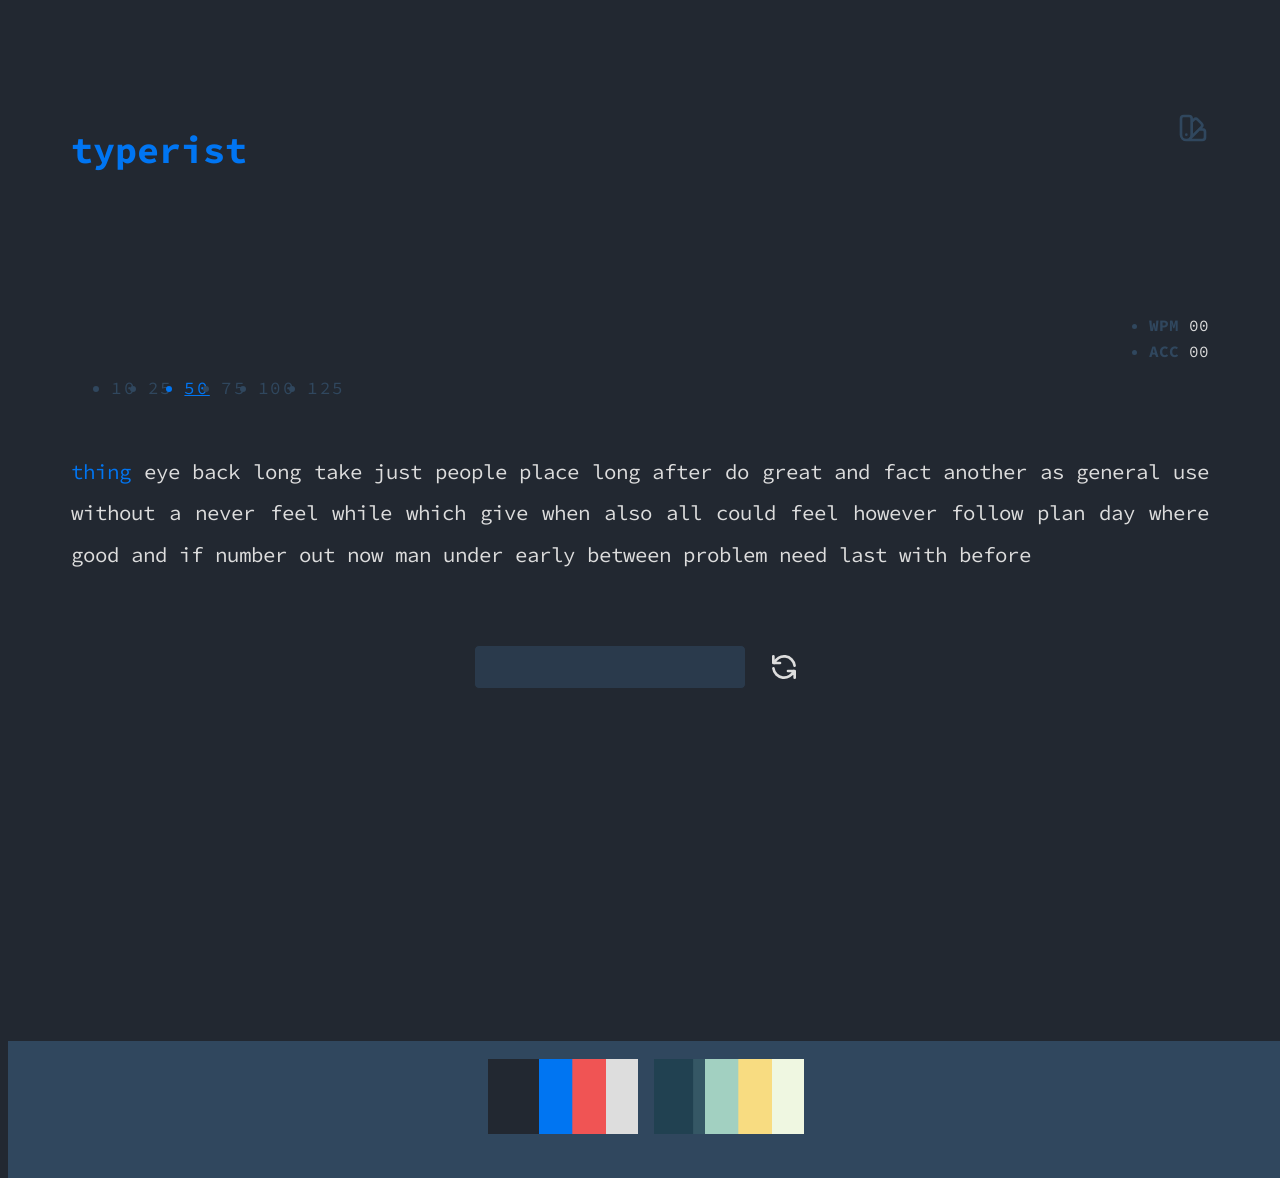
==== commit a89de9d7: "added loader" ====
--- a/index.html
+++ b/index.html
@@ -66,7 +66,8 @@
 				</div>
 			</div>
 			<div class="quote-wrapper">
-				<p class="quote" id="quote"></p>
+                <p class="quote" id="quote"></p>
+                <div class="lds-dual-ring"></div>
 			</div>
 			<div class="input-wrapper">
 				<!-- <input class="word-input" id="word-input" autocomplete="off" /> -->
--- a/css/style.css
+++ b/css/style.css
@@ -204,10 +204,19 @@
 	transition: all 250ms cubic-bezier(0.075, 0.82, 0.165, 1);
 }
 
+.quote-wrapper {
+    width: 100%;
+    display: flex;
+    flex-direction: column;
+    align-items: center;
+}
+
 .quote {
 	font-size: 1.3rem;
 	line-height: 2;
-	text-align: justify;
+    text-align: justify;
+    /* display: flex; */
+    width: 100%;
 }
 
 .quote span {
@@ -452,3 +461,33 @@
 .theme-select .img-wrapper:hover img {
 	border: 2px solid var(--theme-text-color);
 }
+
+.lds-dual-ring {
+	display: none;
+	width: 80px;
+	height: 80px;
+}
+.lds-dual-ring:after {
+	content: " ";
+	display: block;
+	width: 64px;
+	height: 64px;
+	margin: 8px;
+	border-radius: 50%;
+	border: 6px solid var(--theme-text-color);
+	border-color: var(--theme-text-color) transparent var(--theme-text-color)
+		transparent;
+	animation: lds-dual-ring 1.2s linear infinite;
+}
+@keyframes lds-dual-ring {
+	0% {
+		transform: rotate(0deg);
+	}
+	100% {
+		transform: rotate(360deg);
+	}
+}
+
+.loader-show {
+    display: inline-block;
+}
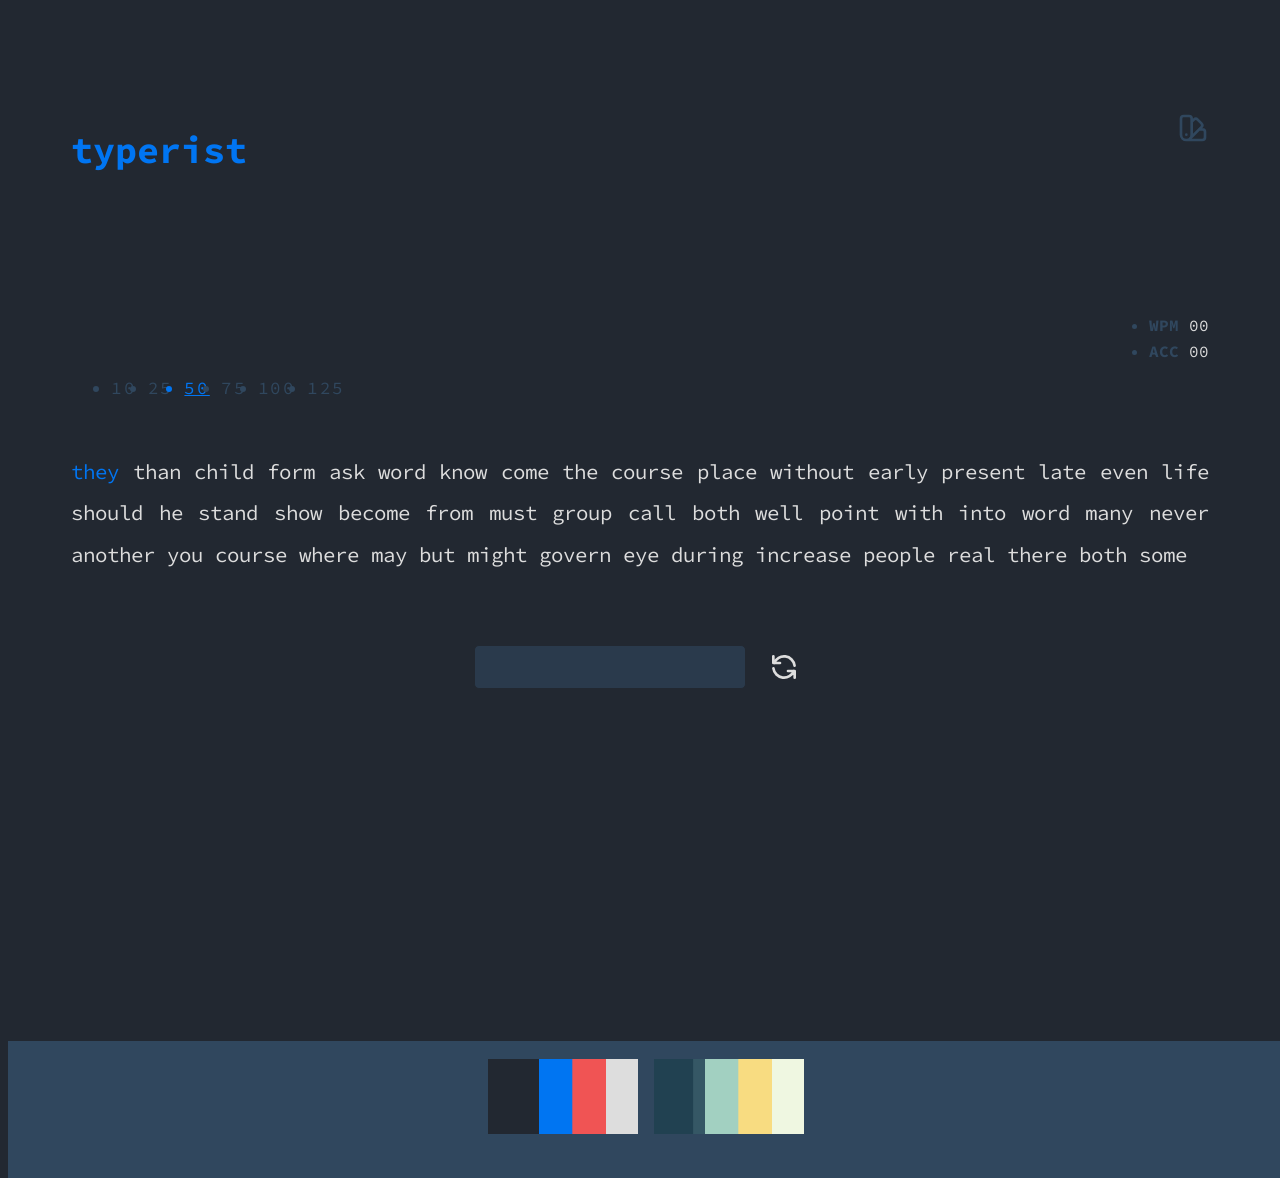
==== commit b0d325c8: "added local storage functionality" ====
--- a/index.html
+++ b/index.html
@@ -3,12 +3,7 @@
 	<head>
 		<meta charset="UTF-8" />
 		<meta name="viewport" content="width=device-width, initial-scale=1.0" />
-		<link rel="stylesheet" href="css/style.css" class="" />
-		<link
-			rel="stylesheet"
-			href="themes/default/default.css"
-			class="theme-css"
-		/>
+		<link rel="stylesheet" href="css/style.css"/>
 		<link
 			rel="icon"
 			type="image/png"
--- a/css/style.css
+++ b/css/style.css
@@ -9,7 +9,7 @@
 	font-size: 16px;
 	min-height: 100vh;
 	position: relative;
-	overflow-x: hidden;
+	overflow: hidden;
 }
 
 a {
